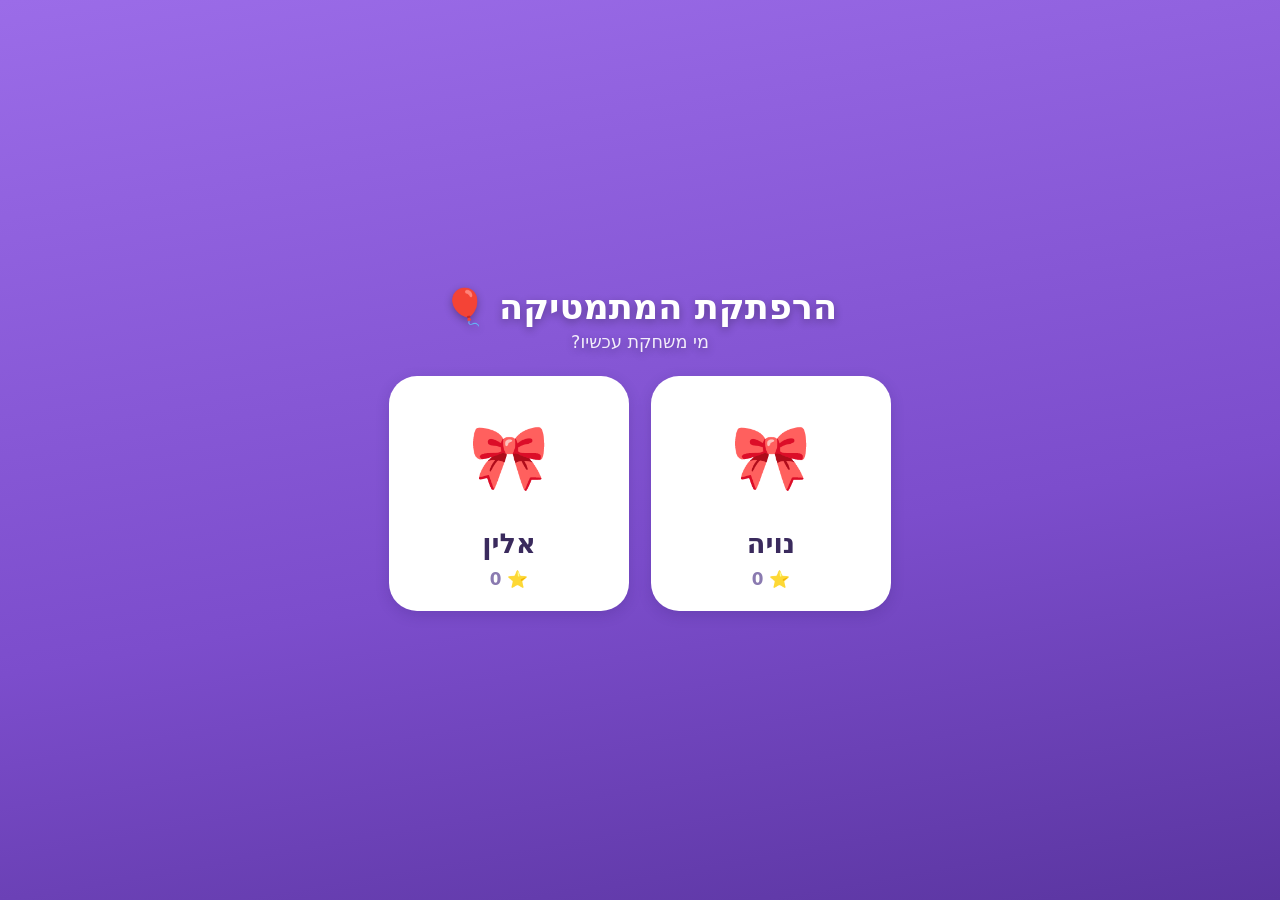
==== index.html @ 76706085 "הרפתקת המתמטיקה — משחק מתמטיקה PWA לנויה ואלין משחק לימוד מתמטיקה לטאבלט: 60 שלבים לנויה (חיבור/חיסו" ====
<!DOCTYPE html>
<html dir="rtl" lang="he">
<head>
<meta charset="utf-8">
<meta name="viewport" content="width=device-width, initial-scale=1, maximum-scale=1, user-scalable=no, viewport-fit=cover">
<meta name="theme-color" content="#7c4dcc">
<title>הרפתקת המתמטיקה</title>
<link rel="manifest" href="./manifest.webmanifest">
<link rel="icon" href="./icons/icon-192.png">
<link rel="apple-touch-icon" href="./icons/icon-192.png">
<link rel="stylesheet" href="./css/main.css">
</head>
<body data-theme="home">
<div id="app"></div>
<script type="module" src="./js/app.js"></script>
</body>
</html>
---- css/main.css ----
/* ===== הרפתקת המתמטיקה — עיצוב ראשי ===== */

:root {
  --purple: #7c4dcc;
  --purple-dark: #5a35a0;
  --text: #3a2a5d;
  --card: #ffffff;
  --good: #3dbb6e;
  --bad: #e85d5d;
  --gold: #ffc83d;
  --radius: 22px;
  --shadow: 0 4px 14px rgba(40, 20, 90, 0.18);
}

* {
  box-sizing: border-box;
  -webkit-tap-highlight-color: transparent;
}

html, body {
  height: 100%;
  margin: 0;
  padding: 0;
}

body {
  font-family: 'Heebo', 'Segoe UI', system-ui, Arial, sans-serif;
  color: var(--text);
  user-select: none;
  -webkit-user-select: none;
  touch-action: manipulation;
  overscroll-behavior: none;
  overflow: hidden;
  background: linear-gradient(170deg, #9b6ce8 0%, #7c4dcc 60%, #5a35a0 100%);
  transition: background 0.4s;
}

/* ערכות נושא לפי עולם */
body[data-theme="forest"]   { background: linear-gradient(170deg, #7ed98a 0%, #3fae6c 60%, #1f7a4d 100%); }
body[data-theme="beach"]    { background: linear-gradient(170deg, #8fd8ff 0%, #4aa9e8 55%, #f7d488 110%); }
body[data-theme="mountain"] { background: linear-gradient(170deg, #c7b3f2 0%, #8f6fd8 60%, #5d4a9e 100%); }
body[data-theme="space"]    { background: linear-gradient(170deg, #3a2e6e 0%, #241c4d 60%, #120e2b 100%); }
body[data-theme="zoo"]      { background: linear-gradient(170deg, #ffd98a 0%, #f5a94b 60%, #d97f2e 100%); }
body[data-theme="farm"]     { background: linear-gradient(170deg, #aae39a 0%, #6cc46c 60%, #3f9447 100%); }
body[data-theme="garden"]   { background: linear-gradient(170deg, #ffb3d9 0%, #e87bbf 60%, #b04f97 100%); }
body[data-theme="island"]  { background: linear-gradient(170deg, #7ee8d8 0%, #3fb8c4 55%, #1f7a8a 100%); }
body[data-theme="volcano"] { background: linear-gradient(170deg, #f7a86c 0%, #e85d3d 55%, #8a2f1f 100%); }
body[data-theme="ice"]     { background: linear-gradient(170deg, #d8f0fb 0%, #8ac8e8 55%, #4a7fb0 100%); }
body[data-theme="crystal"] { background: linear-gradient(170deg, #e8c8f5 0%, #b07fd8 55%, #6a3f9e 100%); }
body[data-theme="story"]   { background: linear-gradient(170deg, #ffcf9e 0%, #e8927c 55%, #9e5a7a 100%); }
body[data-theme="palace"]  { background: linear-gradient(170deg, #c8a8f5 0%, #8a5fd8 55%, #4a2f8a 100%); }
body[data-theme="space"] { color: #f0ecff; }

/* רקעים מהחנות — גוברים על ערכת העולם (מוגדרים אחרי ערכות הנושא) */
body[data-bg="bg_sunset"] { background: linear-gradient(170deg, #ffc98a 0%, #f78aa8 55%, #9c5fb0 100%); }
body[data-bg="bg_candy"] {
  background:
    radial-gradient(circle at 20% 25%, rgba(255,255,255,0.35) 0 14px, transparent 15px),
    radial-gradient(circle at 70% 60%, rgba(255,255,255,0.3) 0 18px, transparent 19px),
    radial-gradient(circle at 45% 85%, rgba(255,255,255,0.28) 0 11px, transparent 12px),
    radial-gradient(circle at 88% 20%, rgba(255,255,255,0.3) 0 9px, transparent 10px),
    linear-gradient(170deg, #ffd1ec 0%, #f78cc0 55%, #b07fd8 100%);
}
body[data-bg="bg_unicorn"] { background: linear-gradient(170deg, #ffb3c8 0%, #ffd9a8 30%, #fdf3b0 50%, #b3e8c8 70%, #a8c8f5 100%); }
body[data-bg="bg_night"] {
  background-color: #1d1840;
  background-image:
    radial-gradient(circle, rgba(255,255,255,0.9) 0 1.2px, transparent 2px),
    radial-gradient(circle, rgba(255,255,255,0.55) 0 1px, transparent 1.8px),
    linear-gradient(170deg, #34296e 0%, #1d1840 60%, #0f0c26 100%);
  background-size: 130px 110px, 70px 90px, cover;
  color: #f0ecff;
}
body[data-bg="bg_ocean"] { background: linear-gradient(170deg, #8ae3d8 0%, #4aa9d8 55%, #2a5fa0 100%); }

#app {
  height: 100%;
  display: flex;
  flex-direction: column;
  max-width: 900px;
  margin: 0 auto;
}

.screen {
  flex: 1;
  display: flex;
  flex-direction: column;
  padding: 12px 16px calc(16px + env(safe-area-inset-bottom));
  min-height: 0;
}

/* ===== כותרת מסך ===== */
.topbar {
  display: flex;
  align-items: center;
  gap: 10px;
  padding: 4px 0 10px;
  flex-shrink: 0;
}
.topbar .title {
  flex: 1;
  font-size: 1.5rem;
  font-weight: 800;
  color: #fff;
  text-shadow: 0 2px 6px rgba(0,0,0,0.25);
  text-align: center;
  white-space: nowrap;
  overflow: hidden;
  text-overflow: ellipsis;
}

/* ===== כפתורים ===== */
button {
  font-family: inherit;
  border: none;
  cursor: pointer;
  color: var(--text);
}
.btn {
  background: var(--card);
  border-radius: var(--radius);
  box-shadow: var(--shadow);
  font-size: 1.3rem;
  font-weight: 700;
  padding: 14px 26px;
  transition: transform 0.1s;
}
.btn:active { transform: scale(0.94); }
.btn.primary { background: var(--gold); }
.btn.round {
  width: 52px;
  height: 52px;
  border-radius: 50%;
  padding: 0;
  font-size: 1.5rem;
  display: flex;
  align-items: center;
  justify-content: center;
  flex-shrink: 0;
}

/* ===== מסך בחירת פרופיל ===== */
.profile-screen {
  justify-content: center;
  align-items: center;
  gap: 24px;
}
.app-logo {
  font-size: 2.2rem;
  font-weight: 900;
  color: #fff;
  text-shadow: 0 3px 8px rgba(0,0,0,0.3);
  text-align: center;
}
.app-logo .sub { font-size: 1.1rem; font-weight: 500; opacity: 0.9; display: block; margin-top: 4px; }
.profile-cards {
  display: flex;
  gap: 22px;
  flex-wrap: wrap;
  justify-content: center;
}
.profile-card {
  background: var(--card);
  border-radius: 28px;
  box-shadow: var(--shadow);
  width: min(240px, 42vw);
  padding: 22px 14px;
  display: flex;
  flex-direction: column;
  align-items: center;
  gap: 10px;
  transition: transform 0.12s;
}
.profile-card:active { transform: scale(0.95); }
.profile-card .avatar { width: 110px; height: 120px; display: flex; align-items: center; justify-content: center; }
.profile-card .avatar .placeholder { font-size: 4rem; }
.profile-card .pname { font-size: 1.7rem; font-weight: 800; }
.profile-card .pstars { font-size: 1.05rem; color: #8a7ab0; font-weight: 600; }

/* בחירת דמות */
.char-pick {
  display: flex;
  gap: 18px;
  justify-content: center;
  flex-wrap: wrap;
}
.char-option {
  background: var(--card);
  border-radius: 26px;
  box-shadow: var(--shadow);
  padding: 18px;
  display: flex;
  flex-direction: column;
  align-items: center;
  gap: 8px;
  font-size: 1.2rem;
  font-weight: 700;
  transition: transform 0.12s;
}
.char-option:active { transform: scale(0.93); }

/* ===== מפת עולם ===== */
.map-screen { overflow: hidden; }
.world-nav {
  display: flex;
  align-items: center;
  justify-content: center;
  gap: 14px;
  flex-shrink: 0;
  padding-bottom: 6px;
}
.world-nav .wname {
  font-size: 1.35rem;
  font-weight: 800;
  color: #fff;
  text-shadow: 0 2px 6px rgba(0,0,0,0.25);
  min-width: 170px;
  text-align: center;
}
.map-area {
  flex: 1;
  position: relative;
  min-height: 0;
  margin: 4px 0;
}
.map-path {
  position: absolute;
  inset: 0;
  width: 100%;
  height: 100%;
}
.level-node {
  position: absolute;
  transform: translate(-50%, -50%);
  width: 76px;
  height: 76px;
  border-radius: 50%;
  background: var(--card);
  box-shadow: var(--shadow);
  display: flex;
  flex-direction: column;
  align-items: center;
  justify-content: center;
  font-size: 1.5rem;
  font-weight: 800;
  transition: transform 0.12s;
}
.level-node:active { transform: translate(-50%, -50%) scale(0.92); }
.level-node.locked {
  background: rgba(255,255,255,0.45);
  color: rgba(58,42,93,0.45);
  box-shadow: none;
}
.level-node .stars { font-size: 0.72rem; letter-spacing: -1px; line-height: 1; margin-top: 1px; }
.level-node .stars .off { filter: grayscale(1); opacity: 0.45; }
.map-footer {
  display: flex;
  justify-content: center;
  gap: 14px;
  flex-shrink: 0;
}
.map-footer .btn { font-size: 1.1rem; padding: 12px 18px; }

/* ===== מסך תרגיל ===== */
.ex-screen { position: relative; }
.progress-dots {
  display: flex;
  gap: 7px;
  justify-content: center;
  flex: 1;
}
.progress-dots .dot {
  width: 14px;
  height: 14px;
  border-radius: 50%;
  background: rgba(255,255,255,0.4);
}
.progress-dots .dot.done { background: var(--gold); }
.progress-dots .dot.now { background: #fff; transform: scale(1.25); }

.ex-question {
  flex: 1;
  display: flex;
  flex-direction: column;
  align-items: center;
  justify-content: center;
  gap: 14px;
  min-height: 0;
}
.ex-prompt {
  font-size: 1.5rem;
  font-weight: 800;
  color: #fff;
  text-shadow: 0 2px 6px rgba(0,0,0,0.25);
  text-align: center;
  display: flex;
  align-items: center;
  gap: 10px;
}
.tts-btn {
  background: rgba(255,255,255,0.92);
  border-radius: 50%;
  width: 46px;
  height: 46px;
  font-size: 1.3rem;
  box-shadow: var(--shadow);
  flex-shrink: 0;
}

/* משוואה (נויה) */
/* משטחים לבנים — צבע טקסט קבוע, שלא יירש לבן מערכות נושא כהות (חלל / שמי לילה) */
.equation, .story-box, .reward-pop, .sticker, .egg-reveal, .coin-badge, .obj-group {
  color: var(--text);
}

.equation {
  direction: ltr;
  display: flex;
  align-items: center;
  gap: 14px;
  background: var(--card);
  border-radius: var(--radius);
  box-shadow: var(--shadow);
  padding: 18px 30px;
  font-size: 2.8rem;
  font-weight: 900;
}
.equation .op { color: var(--purple); }
.equation .slot {
  min-width: 70px;
  text-align: center;
  border-bottom: 5px solid var(--gold);
  color: var(--purple-dark);
}
.equation.shake { animation: shake 0.4s; }

/* בעיה מילולית */
.story-box {
  background: var(--card);
  border-radius: var(--radius);
  box-shadow: var(--shadow);
  padding: 18px 24px;
  font-size: 1.45rem;
  font-weight: 600;
  line-height: 1.9;
  max-width: min(580px, 90vw);
  text-align: center;
}
.story-box.shake { animation: shake 0.4s; }
.answer-slot {
  background: var(--card);
  border-radius: 16px;
  box-shadow: var(--shadow);
  border-bottom: 5px solid var(--gold);
  min-width: 100px;
  padding: 8px 18px;
  text-align: center;
  font-size: 2.3rem;
  font-weight: 900;
  color: var(--purple-dark);
}

/* לוח מספרים */
.numpad {
  direction: ltr;
  display: grid;
  grid-template-columns: repeat(3, 1fr);
  gap: 10px;
  width: min(330px, 88vw);
  margin: 0 auto;
  flex-shrink: 0;
}
.numpad button {
  font-size: 1.9rem;
  font-weight: 800;
  padding: 12px 0;
  border-radius: 18px;
  background: var(--card);
  box-shadow: var(--shadow);
  transition: transform 0.08s;
}
.numpad button:active { transform: scale(0.92); }
.numpad .del { background: #ffd9d9; }
.numpad .ok { background: var(--good); color: #fff; }

/* קבוצות תמונות (אלין) */
.obj-group {
  background: rgba(255,255,255,0.92);
  border-radius: var(--radius);
  box-shadow: var(--shadow);
  padding: 14px;
  display: flex;
  flex-wrap: wrap;
  align-items: center;
  justify-content: center;
  gap: 6px;
  max-width: 86vw;
}
.obj-group .obj {
  font-size: 2.6rem;
  line-height: 1.15;
  transition: transform 0.15s, opacity 0.2s;
}
.obj-group .obj.removed { opacity: 0.25; filter: grayscale(0.8); position: relative; }
.obj-group .obj.removed::after {
  content: "✖";
  position: absolute;
  inset: 0;
  display: flex;
  align-items: center;
  justify-content: center;
  color: var(--bad);
  font-size: 1.4rem;
}
.obj-group.rows5 { display: grid; grid-template-columns: repeat(5, auto); }
.obj-group.scatter { position: relative; width: min(420px, 86vw); height: 200px; display: block; }
.obj-group.scatter .obj { position: absolute; }
.visual-add {
  display: flex;
  align-items: center;
  gap: 12px;
  flex-wrap: wrap;
  justify-content: center;
}
.visual-add .plus {
  font-size: 2.6rem;
  font-weight: 900;
  color: #fff;
  text-shadow: 0 2px 6px rgba(0,0,0,0.3);
}

/* כרטיסי תשובה */
.answer-cards {
  display: flex;
  gap: 14px;
  justify-content: center;
  flex-wrap: wrap;
  flex-shrink: 0;
  padding: 6px 0;
}
.answer-card {
  background: var(--card);
  border-radius: var(--radius);
  box-shadow: var(--shadow);
  min-width: 96px;
  max-width: 30vw;
  min-height: 96px;
  padding: 12px;
  display: flex;
  flex-direction: column;
  align-items: center;
  justify-content: center;
  gap: 6px;
  transition: transform 0.1s, opacity 0.25s;
}
.answer-card:active { transform: scale(0.93); }
.answer-card.dim { opacity: 0.35; pointer-events: none; }
.answer-card .mini {
  display: grid;
  grid-template-columns: repeat(3, auto);
  gap: 2px;
  font-size: 1.45rem;
  line-height: 1.1;
}
.answer-card .digit { font-size: 1.8rem; font-weight: 900; color: var(--purple-dark); }
.answer-card .big-digit { font-size: 3.2rem; font-weight: 900; color: var(--purple-dark); line-height: 1.05; }
.answer-card .dots {
  display: flex;
  flex-wrap: wrap;
  justify-content: center;
  gap: 5px;
  max-width: 88px;
}
.answer-card .dots span {
  width: 13px;
  height: 13px;
  border-radius: 50%;
  background: var(--gold);
  border: 2px solid #e8a13d;
}
.answer-card.yesno { font-size: 3rem; min-width: 110px; }

/* קבוצות לבחירה (איפה יש יותר) */
.pick-groups {
  display: flex;
  gap: 16px;
  justify-content: center;
  align-items: stretch;
  flex-wrap: wrap;
}
.pick-groups .obj-group { transition: transform 0.1s, opacity 0.25s; max-width: 42vw; }
.pick-groups .obj-group:active { transform: scale(0.95); }
.pick-groups .obj-group.dim { opacity: 0.35; pointer-events: none; }

/* הקשה על עצמים (tapN) */
.tap-group .obj.popped { transform: scale(0.55); opacity: 0.3; filter: grayscale(1); }

/* דמות מלווה בפינה */
.companion {
  position: absolute;
  bottom: 10px;
  inset-inline-start: 10px;
  pointer-events: none;
  z-index: 5;
}
.companion.bounce { animation: bounce 0.55s; }
.companion.wiggle { animation: wiggle 0.55s; }

/* משוב */
.feedback-toast {
  position: absolute;
  top: 18%;
  inset-inline: 0;
  text-align: center;
  font-size: 2.2rem;
  font-weight: 900;
  color: #fff;
  text-shadow: 0 3px 10px rgba(0,0,0,0.35);
  pointer-events: none;
  z-index: 6;
  animation: floatUp 0.9s forwards;
}

/* ===== מסך סיום סבב ===== */
.results {
  justify-content: center;
  align-items: center;
  gap: 18px;
  text-align: center;
}
.results .big-msg {
  font-size: 2rem;
  font-weight: 900;
  color: #fff;
  text-shadow: 0 3px 8px rgba(0,0,0,0.3);
}
.big-stars { display: flex; gap: 12px; font-size: 4rem; direction: ltr; }
.big-stars .star { opacity: 0; transform: scale(0); animation: starPop 0.5s forwards; }
.big-stars .star:nth-child(2) { animation-delay: 0.35s; }
.big-stars .star:nth-child(3) { animation-delay: 0.7s; }
.big-stars .star.off { filter: grayscale(1); opacity: 0; animation: starFade 0.4s forwards; }
.big-stars .star.off:nth-child(2) { animation-delay: 0.35s; }
.big-stars .star.off:nth-child(3) { animation-delay: 0.7s; }
.reward-pop {
  background: var(--card);
  border-radius: var(--radius);
  box-shadow: var(--shadow);
  padding: 14px 24px;
  font-size: 1.25rem;
  font-weight: 800;
  display: flex;
  align-items: center;
  gap: 10px;
  animation: starPop 0.5s;
}
.reward-pop .remoji { font-size: 2.2rem; }
.results .actions { display: flex; gap: 14px; }

/* ===== אלבום מדבקות ===== */
.sticker-grid {
  flex: 1;
  overflow-y: auto;
  display: grid;
  grid-template-columns: repeat(auto-fill, minmax(108px, 1fr));
  gap: 12px;
  padding: 4px 2px 16px;
  align-content: start;
}
.sticker {
  background: var(--card);
  border-radius: 18px;
  box-shadow: var(--shadow);
  padding: 12px 6px;
  display: flex;
  flex-direction: column;
  align-items: center;
  gap: 6px;
  text-align: center;
}
.sticker .semoji { font-size: 2.6rem; }
.sticker .sname { font-size: 0.85rem; font-weight: 700; line-height: 1.2; }
.sticker.locked { background: rgba(255,255,255,0.4); box-shadow: none; }
.sticker.locked .semoji { filter: grayscale(1); opacity: 0.4; }
.sticker.locked .sname { opacity: 0.5; }

/* ===== מסך דמות ===== */
.char-screen { justify-content: center; align-items: center; gap: 16px; text-align: center; }
.char-stage-name {
  font-size: 1.5rem;
  font-weight: 800;
  color: #fff;
  text-shadow: 0 2px 6px rgba(0,0,0,0.25);
}
.char-display { animation: bounce 1.2s infinite ease-in-out; }
.growth-bar {
  width: min(340px, 80vw);
  height: 26px;
  background: rgba(255,255,255,0.35);
  border-radius: 13px;
  overflow: hidden;
}
.growth-bar .fill {
  height: 100%;
  background: var(--gold);
  border-radius: 13px;
  transition: width 0.6s;
}
.growth-hint { color: #fff; font-weight: 700; font-size: 1.05rem; text-shadow: 0 1px 4px rgba(0,0,0,0.25); }
.char-switch { display: flex; gap: 10px; justify-content: center; flex-wrap: wrap; padding-top: 8px; }
.char-switch-btn {
  background: var(--card);
  border-radius: 16px;
  box-shadow: var(--shadow);
  padding: 6px 10px;
  border: 3px solid transparent;
  transition: transform 0.1s;
}
.char-switch-btn:active { transform: scale(0.92); }
.char-switch-btn.active { border-color: var(--gold); }
.char-item svg { margin-bottom: -4px; }

/* ===== חנות ===== */
.shop-scroll {
  flex: 1;
  overflow-y: auto;
  min-height: 0;
  padding-bottom: 16px;
}
.coin-badge {
  background: var(--card);
  border-radius: 26px;
  box-shadow: var(--shadow);
  font-size: 1.15rem;
  font-weight: 800;
  padding: 10px 16px;
  flex-shrink: 0;
}
.shop-preview {
  display: flex;
  justify-content: center;
  padding: 6px 0 2px;
}
.section-title {
  font-size: 1.2rem;
  font-weight: 800;
  color: #fff;
  text-shadow: 0 2px 6px rgba(0,0,0,0.25);
  padding: 14px 4px 8px;
}
.shop-grid {
  display: grid;
  grid-template-columns: repeat(auto-fill, minmax(112px, 1fr));
  gap: 12px;
}
.shop-grid.egg-row { grid-template-columns: minmax(150px, 240px); justify-content: center; }
.shop-item {
  background: var(--card);
  border-radius: 18px;
  box-shadow: var(--shadow);
  padding: 12px 8px;
  display: flex;
  flex-direction: column;
  align-items: center;
  gap: 5px;
  transition: transform 0.1s;
  border: 3px solid transparent;
}
.shop-item:active { transform: scale(0.94); }
.shop-item .sicon { font-size: 2.3rem; }
.shop-item .sname { font-size: 0.95rem; font-weight: 700; }
.shop-item .sprice {
  font-size: 0.95rem;
  font-weight: 800;
  color: var(--purple-dark);
  background: #f3edfc;
  border-radius: 12px;
  padding: 3px 12px;
}
.shop-item.owned .sprice { background: #e3f6ea; color: #1f8a4d; }
.shop-item.worn { border-color: var(--gold); }
.shop-item.shake { animation: shake 0.4s; }
.egg-card .sicon { font-size: 3rem; }

.egg-overlay {
  position: fixed;
  inset: 0;
  background: rgba(40, 20, 90, 0.55);
  display: flex;
  align-items: center;
  justify-content: center;
  z-index: 50;
}
.egg-anim {
  font-size: 6rem;
  animation: eggWiggle 0.35s infinite;
}
.egg-reveal {
  background: var(--card);
  border-radius: 26px;
  box-shadow: var(--shadow);
  padding: 28px 38px;
  display: flex;
  flex-direction: column;
  align-items: center;
  gap: 10px;
}
.egg-reveal .sicon { font-size: 4rem; }
.egg-reveal .sname { font-size: 1.3rem; font-weight: 800; }
@keyframes eggWiggle {
  0%, 100% { transform: rotate(-8deg); }
  50% { transform: rotate(8deg) translateY(-4px); }
}

/* ===== אנימציות ===== */
@keyframes shake {
  0%, 100% { transform: translateX(0); }
  20%, 60% { transform: translateX(-9px); }
  40%, 80% { transform: translateX(9px); }
}
@keyframes bounce {
  0%, 100% { transform: translateY(0); }
  40% { transform: translateY(-16px); }
  60% { transform: translateY(-7px); }
}
@keyframes wiggle {
  0%, 100% { transform: rotate(0); }
  25% { transform: rotate(-9deg); }
  75% { transform: rotate(9deg); }
}
@keyframes starPop {
  0% { opacity: 0; transform: scale(0) rotate(-30deg); }
  70% { opacity: 1; transform: scale(1.25) rotate(8deg); }
  100% { opacity: 1; transform: scale(1) rotate(0); }
}
@keyframes starFade { to { opacity: 0.35; } }
@keyframes floatUp {
  0% { opacity: 0; transform: translateY(14px) scale(0.8); }
  25% { opacity: 1; transform: translateY(0) scale(1.05); }
  75% { opacity: 1; }
  100% { opacity: 0; transform: translateY(-22px); }
}
@keyframes popIn {
  from { opacity: 0; transform: scale(0.7); }
  to { opacity: 1; transform: scale(1); }
}
.pop-in { animation: popIn 0.3s; }

/* מסכים קטנים / לרוחב */
@media (max-height: 520px) {
  .equation { font-size: 2rem; padding: 12px 22px; }
  .numpad button { font-size: 1.4rem; padding: 8px 0; }
  .obj-group .obj { font-size: 1.9rem; }
  .companion { display: none; }
}
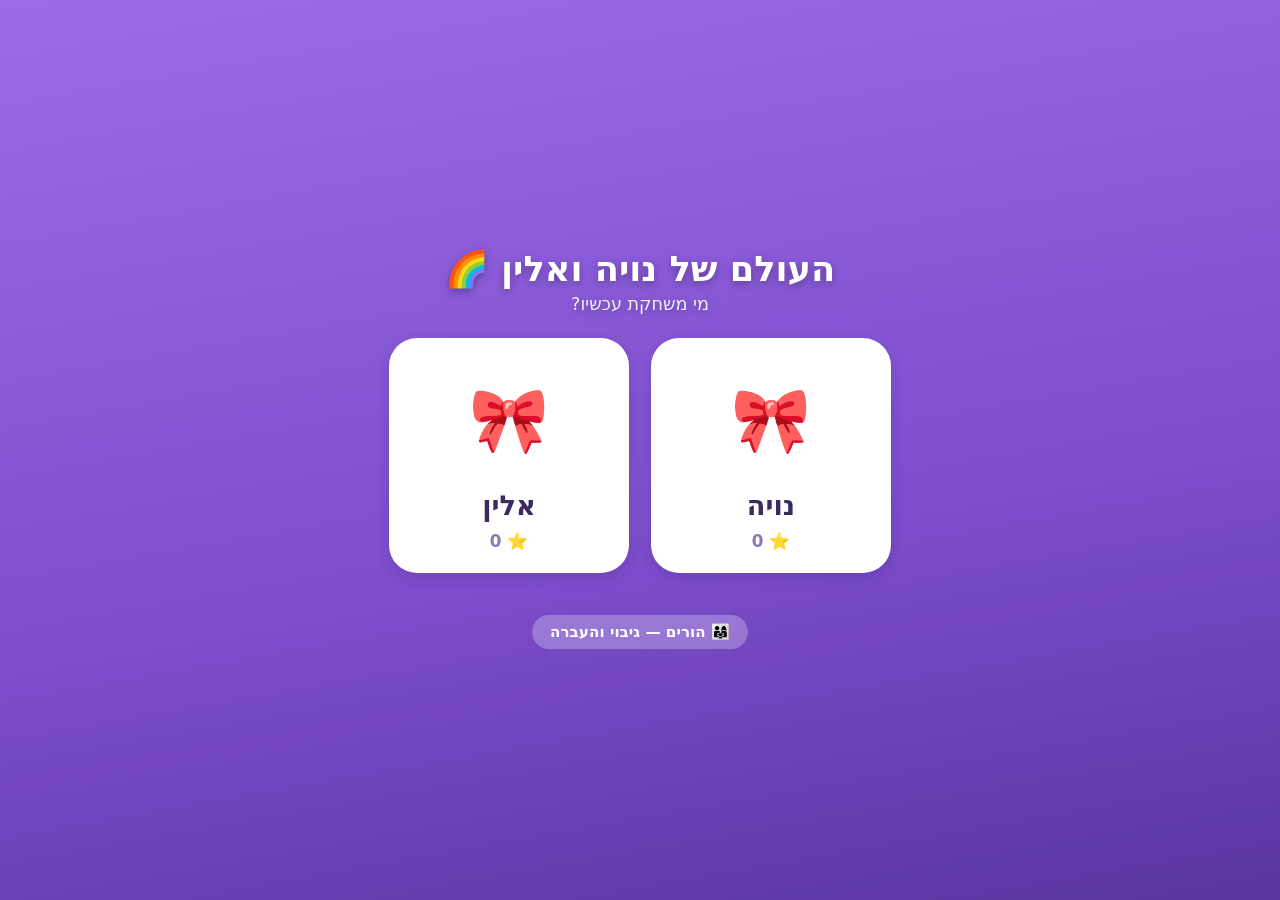
==== commit 709a3464: "שינוי שם המשחק ל"העולם של נויה ואלין" עדכון כותרת, manifest (שם + שם קצר), ולוגו מסך הפתיחה.  Co-Aut" ====
--- a/index.html
+++ b/index.html
@@ -4,7 +4,7 @@
 <meta charset="utf-8">
 <meta name="viewport" content="width=device-width, initial-scale=1, maximum-scale=1, user-scalable=no, viewport-fit=cover">
 <meta name="theme-color" content="#7c4dcc">
-<title>הרפתקת המתמטיקה</title>
+<title>העולם של נויה ואלין</title>
 <link rel="manifest" href="./manifest.webmanifest">
 <link rel="icon" href="./icons/icon-192.png">
 <link rel="apple-touch-icon" href="./icons/icon-192.png">
--- a/css/main.css
+++ b/css/main.css
@@ -49,6 +49,10 @@
 body[data-theme="crystal"] { background: linear-gradient(170deg, #e8c8f5 0%, #b07fd8 55%, #6a3f9e 100%); }
 body[data-theme="story"]   { background: linear-gradient(170deg, #ffcf9e 0%, #e8927c 55%, #9e5a7a 100%); }
 body[data-theme="palace"]  { background: linear-gradient(170deg, #c8a8f5 0%, #8a5fd8 55%, #4a2f8a 100%); }
+body[data-theme="rainbow"] { background: linear-gradient(170deg, #ff9ec4 0%, #ffd86f 35%, #a0e8af 70%, #7ec8ff 100%); }
+body[data-theme="shapes"]  { background: linear-gradient(170deg, #c3c8ff 0%, #8f9fe8 55%, #5f6fd0 100%); }
+body[data-theme="numbers"] { background: linear-gradient(170deg, #ffd6a0 0%, #f5a86c 55%, #e87f9e 100%); }
+body[data-theme="savanna"] { background: linear-gradient(170deg, #ffe9a8 0%, #e8c06f 50%, #b8923f 100%); }
 body[data-theme="space"] { color: #f0ecff; }
 
 /* רקעים מהחנות — גוברים על ערכת העולם (מוגדרים אחרי ערכות הנושא) */
@@ -199,6 +203,41 @@
 }
 .char-option:active { transform: scale(0.93); }
 
+/* ===== מסך בחירת נושא ===== */
+.subject-screen { align-items: center; }
+.subject-avatar { display: flex; justify-content: center; padding: 6px 0; }
+.subject-q {
+  font-size: 1.5rem;
+  font-weight: 800;
+  color: #fff;
+  text-shadow: 0 2px 6px rgba(0,0,0,0.25);
+  padding: 4px 0 14px;
+}
+.subject-cards {
+  display: flex;
+  gap: 18px;
+  justify-content: center;
+  flex-wrap: wrap;
+}
+.subject-card {
+  background: var(--card);
+  border-radius: 26px;
+  box-shadow: var(--shadow);
+  width: min(190px, 40vw);
+  padding: 22px 14px;
+  display: flex;
+  flex-direction: column;
+  align-items: center;
+  gap: 8px;
+  transition: transform 0.12s;
+}
+.subject-card:active { transform: scale(0.95); }
+.subject-card .subj-icon { font-size: 3.4rem; }
+.subject-card .subj-name { font-size: 1.5rem; font-weight: 800; }
+.subject-card .subj-meta { font-size: 1.05rem; color: #8a7ab0; font-weight: 700; }
+.subject-card.soon { opacity: 0.6; }
+.subject-card.soon .subj-meta { color: #c08a3a; }
+
 /* ===== מפת עולם ===== */
 .map-screen { overflow: hidden; }
 .world-nav {
@@ -479,6 +518,42 @@
   border: 2px solid #e8a13d;
 }
 .answer-card.yesno { font-size: 3rem; min-width: 110px; }
+.answer-card .big-emoji { font-size: 3rem; line-height: 1; }
+.answer-card.size-card { align-items: center; justify-content: center; min-height: 120px; }
+
+/* רצף (עולם הרצפים) */
+.seq-row {
+  display: flex;
+  gap: 8px;
+  align-items: center;
+  flex-wrap: wrap;
+  justify-content: center;
+  background: rgba(255,255,255,0.92);
+  border-radius: var(--radius);
+  box-shadow: var(--shadow);
+  padding: 14px 18px;
+  max-width: 88vw;
+}
+.seq-row .seq-item { font-size: 2.6rem; line-height: 1.1; }
+.seq-row .seq-q { color: var(--purple); font-weight: 900; }
+
+/* דוגמה גדולה (צורה / ספרה) */
+.sample-box {
+  background: var(--card);
+  border-radius: var(--radius);
+  box-shadow: var(--shadow);
+  padding: 14px 30px;
+  color: var(--text);
+}
+.sample-box .big-emoji.big { font-size: 4.6rem; }
+.sample-box .big-digit.huge { font-size: 4.6rem; font-weight: 900; color: var(--purple-dark); }
+.sample-box .big-word { font-size: 3.4rem; font-weight: 800; color: var(--purple-dark); }
+
+/* כרטיס מילה (עברית) */
+.answer-card.word-card { min-width: 120px; padding: 14px 18px; }
+.answer-card .word-text { font-size: 2rem; font-weight: 800; color: var(--purple-dark); }
+/* אותיות בכרטיסי emoji גדולות וברורות */
+.answer-card .big-emoji { font-weight: 800; }
 
 /* קבוצות לבחירה (איפה יש יותר) */
 .pick-groups {
@@ -520,6 +595,55 @@
   z-index: 6;
   animation: floatUp 0.9s forwards;
 }
+
+/* ===== משחק הזיכרון ===== */
+.mem-screen { min-height: 0; }
+.mem-grid {
+  flex: 1;
+  display: grid;
+  gap: 8px;
+  align-content: center;
+  justify-content: center;
+  justify-items: center;
+  padding: 6px;
+  min-height: 0;
+  overflow: auto;
+}
+.mem-card {
+  width: clamp(46px, 16vw, 88px);
+  aspect-ratio: 1;
+  border-radius: 14px;
+  box-shadow: var(--shadow);
+  position: relative;
+  background: transparent;
+  padding: 0;
+  transition: transform 0.1s;
+}
+.mem-card:active { transform: scale(0.95); }
+.mem-card .mem-face, .mem-card .mem-back {
+  position: absolute;
+  inset: 0;
+  display: flex;
+  align-items: center;
+  justify-content: center;
+  border-radius: 14px;
+  transition: opacity 0.18s, transform 0.18s;
+}
+.mem-card .mem-back {
+  background: linear-gradient(135deg, #9b6ce8, #7c4dcc);
+  color: #fff;
+  font-size: 1.5rem;
+  opacity: 1;
+}
+.mem-card .mem-face {
+  background: var(--card);
+  font-size: clamp(1.5rem, 7vw, 2.7rem);
+  opacity: 0;
+  transform: scale(0.6);
+}
+.mem-card.flipped .mem-back, .mem-card.matched .mem-back { opacity: 0; }
+.mem-card.flipped .mem-face, .mem-card.matched .mem-face { opacity: 1; transform: scale(1); }
+.mem-card.matched .mem-face { background: #d9f7e4; animation: starPop 0.45s; }
 
 /* ===== מסך סיום סבב ===== */
 .results {
@@ -711,6 +835,56 @@
   50% { transform: rotate(8deg) translateY(-4px); }
 }
 
+/* ===== אזור הורים ===== */
+.parent-link {
+  background: rgba(255,255,255,0.25);
+  color: #fff;
+  border-radius: 20px;
+  padding: 8px 18px;
+  font-size: 0.95rem;
+  font-weight: 700;
+  margin-top: 18px;
+}
+.parent-scroll {
+  flex: 1;
+  overflow-y: auto;
+  min-height: 0;
+  padding-bottom: 20px;
+  display: flex;
+  flex-direction: column;
+  gap: 8px;
+}
+.parent-summary {
+  display: flex;
+  flex-direction: column;
+  gap: 8px;
+}
+.psum-row {
+  background: var(--card);
+  color: var(--text);
+  border-radius: 14px;
+  box-shadow: var(--shadow);
+  padding: 12px 16px;
+  font-size: 1.05rem;
+}
+.parent-hint { color: #fff; font-size: 0.95rem; line-height: 1.5; text-shadow: 0 1px 3px rgba(0,0,0,0.25); }
+.code-box {
+  width: 100%;
+  min-height: 90px;
+  border-radius: 14px;
+  border: 2px solid #d8cdee;
+  padding: 12px;
+  font-size: 0.85rem;
+  font-family: monospace;
+  direction: ltr;
+  resize: vertical;
+  color: var(--text);
+}
+.parent-scroll .btn { align-self: flex-start; }
+.parent-msg { font-weight: 800; font-size: 1.05rem; padding: 4px 0; }
+.parent-msg.ok { color: #fff; text-shadow: 0 1px 4px rgba(0,0,0,0.3); }
+.parent-msg.err { color: #ffe3e3; text-shadow: 0 1px 4px rgba(0,0,0,0.3); }
+
 /* ===== אנימציות ===== */
 @keyframes shake {
   0%, 100% { transform: translateX(0); }
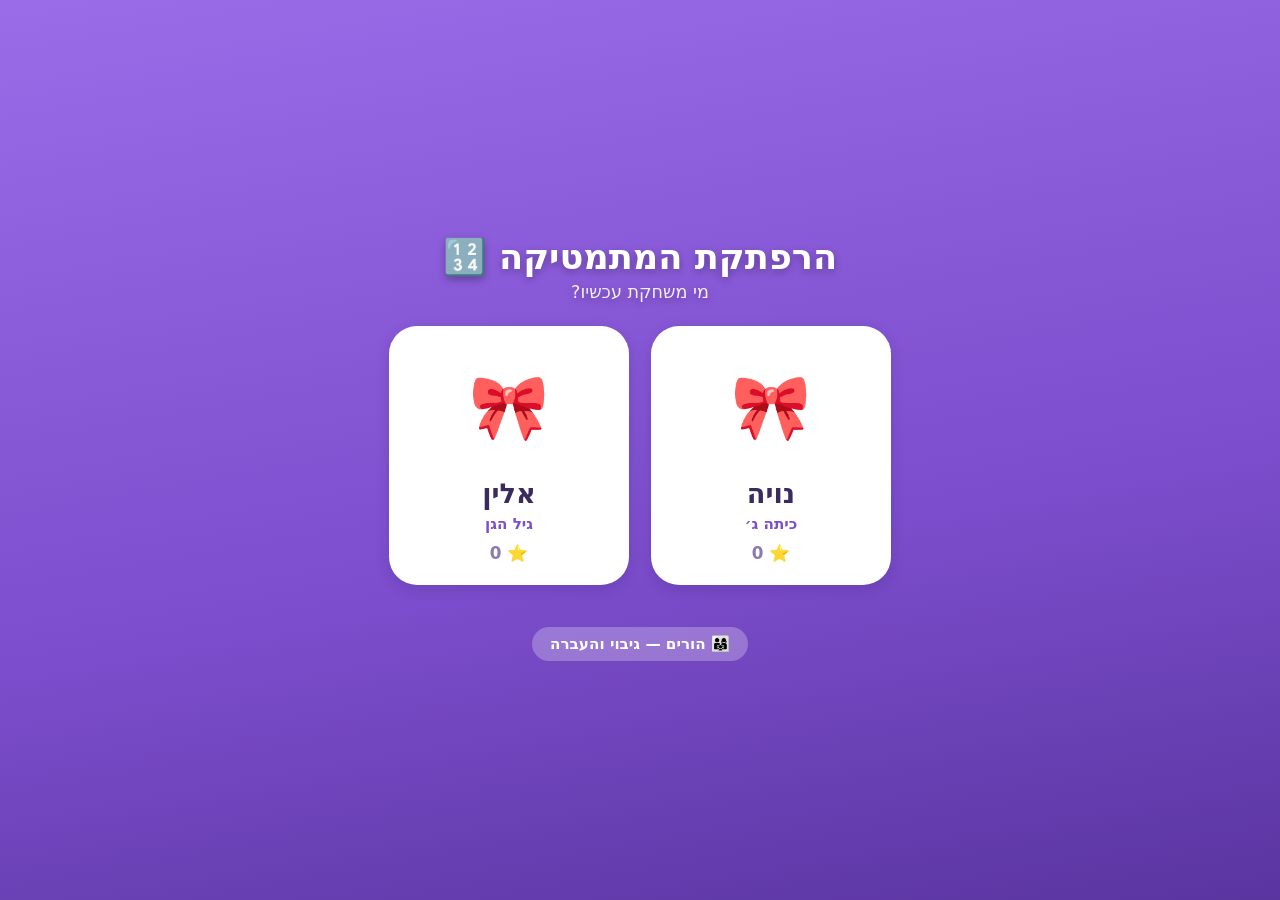
==== commit cf9df261: "שדרוג המשחק לחשבון בלבד ברמת כיתה ג' + מבחנים - הסרת נושאי הזיכרון והעברית ומסך בחירת הנושא — המשחק " ====
--- a/index.html
+++ b/index.html
@@ -4,7 +4,7 @@
 <meta charset="utf-8">
 <meta name="viewport" content="width=device-width, initial-scale=1, maximum-scale=1, user-scalable=no, viewport-fit=cover">
 <meta name="theme-color" content="#7c4dcc">
-<title>העולם של נויה ואלין</title>
+<title>הרפתקת המתמטיקה</title>
 <link rel="manifest" href="./manifest.webmanifest">
 <link rel="icon" href="./icons/icon-192.png">
 <link rel="apple-touch-icon" href="./icons/icon-192.png">
--- a/css/main.css
+++ b/css/main.css
@@ -49,6 +49,11 @@
 body[data-theme="crystal"] { background: linear-gradient(170deg, #e8c8f5 0%, #b07fd8 55%, #6a3f9e 100%); }
 body[data-theme="story"]   { background: linear-gradient(170deg, #ffcf9e 0%, #e8927c 55%, #9e5a7a 100%); }
 body[data-theme="palace"]  { background: linear-gradient(170deg, #c8a8f5 0%, #8a5fd8 55%, #4a2f8a 100%); }
+body[data-theme="ladybug"] {
+  background-color: #d92c2c;
+  background-image: radial-gradient(rgba(0,0,0,0.18) 14%, transparent 16%), linear-gradient(170deg, #ff6b6b 0%, #d92c2c 55%, #9e1f1f 100%);
+  background-size: 46px 46px, cover;
+}
 body[data-theme="rainbow"] { background: linear-gradient(170deg, #ff9ec4 0%, #ffd86f 35%, #a0e8af 70%, #7ec8ff 100%); }
 body[data-theme="shapes"]  { background: linear-gradient(170deg, #c3c8ff 0%, #8f9fe8 55%, #5f6fd0 100%); }
 body[data-theme="numbers"] { background: linear-gradient(170deg, #ffd6a0 0%, #f5a86c 55%, #e87f9e 100%); }
@@ -549,9 +554,25 @@
 .sample-box .big-digit.huge { font-size: 4.6rem; font-weight: 900; color: var(--purple-dark); }
 .sample-box .big-word { font-size: 3.4rem; font-weight: 800; color: var(--purple-dark); }
 
-/* כרטיס מילה (עברית) */
-.answer-card.word-card { min-width: 120px; padding: 14px 18px; }
-.answer-card .word-text { font-size: 2rem; font-weight: 800; color: var(--purple-dark); }
+/* כרטיס מילה (עברית) — מתאים גם לביטויים קצרים */
+.answer-card.word-card { min-width: 120px; max-width: 44vw; padding: 14px 18px; }
+.answer-card .word-text {
+  font-size: 1.7rem;
+  font-weight: 800;
+  color: var(--purple-dark);
+  line-height: 1.3;
+  white-space: normal;
+  word-break: keep-all;
+}
+
+/* קטע קריאה / משפט להשלמה */
+.reading-box { font-size: 1.5rem; line-height: 2; }
+.reading-box .blank {
+  color: var(--purple);
+  font-weight: 900;
+  border-bottom: 3px solid var(--gold);
+  padding: 0 6px;
+}
 /* אותיות בכרטיסי emoji גדולות וברורות */
 .answer-card .big-emoji { font-weight: 800; }
 
@@ -707,6 +728,144 @@
 .sticker.locked .semoji { filter: grayscale(1); opacity: 0.4; }
 .sticker.locked .sname { opacity: 0.5; }
 
+/* ===== הבית של הדמות ===== */
+.char-home-scroll {
+  flex: 1;
+  overflow-y: auto;
+  min-height: 0;
+  display: flex;
+  flex-direction: column;
+  align-items: center;
+  gap: 10px;
+  padding-bottom: 20px;
+}
+.char-display.petable {
+  background: none;
+  border: none;
+  padding: 0;
+  position: relative;
+  cursor: pointer;
+  transition: transform 0.1s;
+}
+.char-display.petable:active { transform: scale(0.96); }
+.pet-hint { color: #fff; font-weight: 700; font-size: 1rem; text-shadow: 0 1px 4px rgba(0,0,0,0.25); }
+.float-heart {
+  position: absolute;
+  top: 30%;
+  font-size: 1.8rem;
+  pointer-events: none;
+  animation: floatHeart 1.1s ease-out forwards;
+}
+@keyframes floatHeart {
+  0% { opacity: 0; transform: translateY(0) scale(0.5); }
+  25% { opacity: 1; transform: translateY(-10px) scale(1.1); }
+  100% { opacity: 0; transform: translateY(-70px) scale(0.9); }
+}
+.name-row { display: flex; gap: 10px; }
+.name-row .btn { font-size: 1.1rem; padding: 10px 18px; }
+.dress-title {
+  font-size: 1.25rem;
+  font-weight: 800;
+  color: #fff;
+  text-shadow: 0 2px 5px rgba(0,0,0,0.25);
+  padding-top: 8px;
+}
+.dress-row {
+  display: flex;
+  align-items: center;
+  gap: 10px;
+  width: min(540px, 92vw);
+  background: rgba(255,255,255,0.5);
+  border-radius: 16px;
+  padding: 6px 10px;
+}
+.dress-label { font-weight: 800; color: var(--text); min-width: 56px; font-size: 0.95rem; }
+.dress-chips { display: flex; gap: 7px; overflow-x: auto; padding: 2px; flex: 1; }
+.dress-chip {
+  flex-shrink: 0;
+  width: 46px;
+  height: 46px;
+  border-radius: 12px;
+  background: var(--card);
+  box-shadow: var(--shadow);
+  font-size: 1.5rem;
+  display: flex;
+  align-items: center;
+  justify-content: center;
+  border: 3px solid transparent;
+}
+.dress-chip.active { border-color: var(--gold); }
+
+/* ===== החדר של הדמות ===== */
+.room-scroll { flex: 1; overflow-y: auto; min-height: 0; display: flex; flex-direction: column; align-items: center; gap: 10px; padding-bottom: 18px; }
+.trophy-shelf { width: min(540px, 92vw); position: relative; padding-top: 6px; }
+.shelf-items { display: flex; flex-wrap: wrap; gap: 6px; justify-content: center; font-size: 1.7rem; min-height: 32px; align-items: flex-end; }
+.shelf-empty { text-align: center; color: #fff; font-weight: 700; text-shadow: 0 1px 4px rgba(0,0,0,0.25); padding-bottom: 4px; }
+.shelf-board { height: 10px; background: linear-gradient(#c79a6a, #a87c4f); border-radius: 4px; box-shadow: var(--shadow); }
+.room-scene {
+  position: relative;
+  width: min(460px, 94vw);
+  height: 320px;
+  border-radius: 20px;
+  box-shadow: var(--shadow);
+  overflow: hidden;
+}
+/* קיר ורצפה — סגנון לפי data-wall / data-floor */
+.room-wall { position: absolute; left: 0; right: 0; top: 0; height: 60%; background: #fbe7d2; }
+.room-floor { position: absolute; left: 0; right: 0; bottom: 0; height: 40%; background: #e8c9a0; }
+.room-scene[data-wall="wp_pink"] .room-wall { background: #ffd6ea; }
+.room-scene[data-wall="wp_sky"] .room-wall { background: #cfe9fb; }
+.room-scene[data-wall="wp_stripes"] .room-wall { background: repeating-linear-gradient(90deg, #ffe0ef 0 16px, #ffc9e2 16px 32px); }
+.room-scene[data-wall="wp_dots"] .room-wall { background-color: #e8d6fb; background-image: radial-gradient(#fff 22%, transparent 24%); background-size: 24px 24px; }
+.room-scene[data-wall="wp_stars"] .room-wall { background-color: #3a2e6e; background-image: radial-gradient(#ffd54a 13%, transparent 15%); background-size: 30px 30px; }
+.room-scene[data-floor="fl_wood"] .room-floor { background: repeating-linear-gradient(90deg, #d8a86a 0 26px, #cf9d5e 26px 28px); }
+.room-scene[data-floor="fl_pink"] .room-floor { background: #f7b8d4; }
+.room-scene[data-floor="fl_green"] .room-floor { background: #9fdca0; }
+.room-scene[data-floor="fl_blue"] .room-floor { background: #9fc8e8; }
+.room-scene[data-floor="fl_checker"] .room-floor { background-color: #f0d8b0; background-image: conic-gradient(#d8b888 0 25%, transparent 0 50%, #d8b888 0 75%, transparent 0); background-size: 40px 40px; }
+.room-char { position: absolute; left: 50%; bottom: 6px; transform: translateX(-50%); z-index: 3; }
+.room-decor { position: absolute; line-height: 1; z-index: 2; }
+.decor-art { top: 8%; left: 13%; font-size: 3.6rem; }
+.decor-window { top: 7%; left: 50%; transform: translateX(-50%); font-size: 4rem; }
+.decor-shelf { top: 10%; right: 11%; font-size: 3.4rem; }
+.decor-bed { bottom: 4%; left: 1%; font-size: 5.6rem; }
+.decor-plant { bottom: 4%; right: 2%; font-size: 5rem; }
+.decor-lamp { bottom: 4%; right: 25%; font-size: 4.4rem; }
+.decor-toy { bottom: 4%; left: 25%; font-size: 3.8rem; z-index: 1; }
+.room-char.petable { background: none; border: none; padding: 0; cursor: pointer; }
+.room-scene.sleeping { filter: brightness(0.55); transition: filter 0.4s; }
+.mood-face { position: absolute; top: 6px; right: 10px; font-size: 1.9rem; z-index: 3; }
+.mood-bubble {
+  position: absolute; left: 56%; bottom: 130px; font-size: 1.5rem; z-index: 3;
+  background: #fff; border-radius: 50% 50% 50% 4px; padding: 4px 8px; box-shadow: var(--shadow);
+  animation: giftPulse 0.9s infinite alternate;
+}
+.fly-food, .fly-ball { position: absolute; left: 42%; top: 30%; font-size: 2rem; pointer-events: none; animation: flyToMouth 0.8s ease-in forwards; }
+.fly-ball { animation: ballBounce 0.9s ease-in-out forwards; }
+.bath-bubble { position: absolute; top: 40%; font-size: 1.6rem; pointer-events: none; animation: floatHeart 1.1s ease-out forwards; }
+.sleep-z { position: absolute; top: 18%; left: 56%; font-size: 2.4rem; pointer-events: none; animation: floatHeart 1.3s ease-out forwards; z-index: 4; }
+@keyframes flyToMouth { 0% { opacity: 0; transform: translateY(-30px) scale(1.3); } 30% { opacity: 1; } 100% { opacity: 0; transform: translateY(20px) scale(0.4); } }
+@keyframes ballBounce { 0% { opacity: 0; transform: translateX(-40px) translateY(0); } 30% { opacity: 1; } 60% { transform: translateX(0) translateY(-20px); } 100% { opacity: 0; transform: translateX(30px) translateY(10px); } }
+
+/* מדי הטיפול */
+.care-bars { display: grid; grid-template-columns: 1fr 1fr; gap: 8px 14px; width: min(460px, 94vw); }
+.care-bar { display: flex; align-items: center; gap: 8px; }
+.care-ic { font-size: 1.3rem; }
+.care-track { flex: 1; height: 16px; background: rgba(255,255,255,0.5); border-radius: 8px; overflow: hidden; }
+.care-fill { height: 100%; background: linear-gradient(90deg, #6fd98a, #3dbb6e); border-radius: 8px; transition: width 0.4s; }
+.care-fill.low { background: linear-gradient(90deg, #ffb36f, #f5854a); }
+.care-actions { display: flex; gap: 10px; justify-content: center; flex-wrap: wrap; }
+.care-btn {
+  background: var(--card); border-radius: 18px; box-shadow: var(--shadow);
+  font-size: 1.9rem; padding: 8px 14px; display: flex; flex-direction: column; align-items: center; gap: 2px;
+  transition: transform 0.1s;
+}
+.care-btn span { font-size: 0.85rem; font-weight: 800; color: var(--text); }
+.care-btn:active { transform: scale(0.93); }
+.food-picker { display: flex; gap: 8px; justify-content: center; flex-wrap: wrap; background: rgba(255,255,255,0.5); border-radius: 18px; padding: 8px 12px; }
+.food-chip { width: 50px; height: 50px; border-radius: 14px; background: var(--card); box-shadow: var(--shadow); font-size: 1.9rem; }
+.food-chip:active { transform: scale(0.92); }
+
 /* ===== מסך דמות ===== */
 .char-screen { justify-content: center; align-items: center; gap: 16px; text-align: center; }
 .char-stage-name {
@@ -804,6 +963,33 @@
 .shop-item.worn { border-color: var(--gold); }
 .shop-item.shake { animation: shake 0.4s; }
 .egg-card .sicon { font-size: 3rem; }
+.collection-btn { align-self: center; font-size: 1.15rem; }
+.set-card svg { margin-bottom: -2px; }
+
+/* ספר אוסף */
+.collection-scroll { flex: 1; overflow-y: auto; min-height: 0; padding-bottom: 18px; }
+.collection-grid {
+  display: grid;
+  grid-template-columns: repeat(auto-fill, minmax(86px, 1fr));
+  gap: 10px;
+  padding: 4px 2px 10px;
+}
+.coll-cell {
+  background: var(--card);
+  border-radius: 16px;
+  box-shadow: var(--shadow);
+  padding: 10px 4px;
+  display: flex;
+  flex-direction: column;
+  align-items: center;
+  gap: 4px;
+  min-height: 84px;
+  justify-content: center;
+}
+.coll-cell.locked { background: rgba(255,255,255,0.4); box-shadow: none; }
+.coll-emoji { font-size: 2.2rem; }
+.coll-q { font-size: 2rem; opacity: 0.5; }
+.coll-name { font-size: 0.78rem; font-weight: 700; text-align: center; line-height: 1.15; }
 
 .egg-overlay {
   position: fixed;
@@ -834,6 +1020,43 @@
   0%, 100% { transform: rotate(-8deg); }
   50% { transform: rotate(8deg) translateY(-4px); }
 }
+.egg-reveal .rarity-banner { font-size: 1.1rem; font-weight: 800; padding: 3px 14px; border-radius: 12px; }
+.egg-reveal.rarity-common .rarity-banner { background: #eee; color: #555; }
+.egg-reveal.rarity-rare { box-shadow: 0 0 0 4px #7ec8f0, var(--shadow); }
+.egg-reveal.rarity-rare .rarity-banner { background: #d6ecfb; color: #2a7fb8; }
+.egg-reveal.rarity-legendary { box-shadow: 0 0 0 5px #ffd54a, 0 0 30px #ffd54a; animation: legendGlow 0.8s infinite alternate; }
+.egg-reveal.rarity-legendary .rarity-banner { background: #fff2c8; color: #c08a1a; }
+@keyframes legendGlow { from { box-shadow: 0 0 0 5px #ffd54a, 0 0 20px #ffd54a; } to { box-shadow: 0 0 0 5px #ffce3d, 0 0 40px #ffce3d; } }
+
+/* מתנה יומית */
+.daily-gift {
+  background: linear-gradient(135deg, #ffd86f, #ff9ec4);
+  color: var(--purple-dark);
+  border-radius: 22px;
+  box-shadow: var(--shadow);
+  font-size: 1.25rem;
+  font-weight: 800;
+  padding: 12px 24px;
+  animation: giftPulse 1s infinite alternate;
+}
+@keyframes giftPulse { from { transform: scale(1); } to { transform: scale(1.05); } }
+
+/* חגיגת התפתחות */
+.evolve-overlay {
+  position: fixed;
+  inset: 0;
+  background: rgba(40, 20, 90, 0.6);
+  display: flex;
+  flex-direction: column;
+  align-items: center;
+  justify-content: center;
+  gap: 10px;
+  z-index: 60;
+  animation: popIn 0.3s;
+}
+.evolve-char { animation: bounce 0.7s 2; }
+.evolve-title { font-size: 2rem; font-weight: 900; color: #fff; text-shadow: 0 3px 10px rgba(0,0,0,0.4); }
+.evolve-sub { font-size: 1.3rem; font-weight: 800; color: #ffe9a8; text-shadow: 0 2px 6px rgba(0,0,0,0.3); }
 
 /* ===== אזור הורים ===== */
 .parent-link {
@@ -926,3 +1149,233 @@
   .obj-group .obj { font-size: 1.9rem; }
   .companion { display: none; }
 }
+
+/* ===== כיתה ג': תחנת מבחן במפה ===== */
+.level-node.exam {
+  width: 86px;
+  height: 86px;
+  background: linear-gradient(135deg, #ffd86f, #ffb340);
+  border: 4px solid #fff;
+  font-size: 1.7rem;
+}
+.level-node.exam .exam-lbl { font-size: 0.8rem; font-weight: 800; line-height: 1; margin-top: 2px; color: var(--purple-dark); }
+.level-node.exam.passed { background: linear-gradient(135deg, #8fe3a8, #3dbb6e); }
+.level-node.exam.passed .exam-lbl { color: #fff; }
+.level-node.exam.locked { background: rgba(255,255,255,0.45); border-color: transparent; }
+.level-node.exam.locked .exam-lbl { color: rgba(58,42,93,0.5); }
+.map-gift {
+  position: absolute;
+  top: 6px;
+  inset-inline-end: 4px;
+  font-size: 1rem;
+  padding: 8px 14px;
+  z-index: 3;
+}
+.profile-card .pgrade { font-size: 0.95rem; color: var(--purple); font-weight: 700; margin-top: -4px; }
+
+/* ===== מבחן: פתיח, שעון עצר, משוב ===== */
+.exam-intro {
+  flex: 1;
+  display: flex;
+  flex-direction: column;
+  align-items: center;
+  justify-content: center;
+  gap: 18px;
+  text-align: center;
+}
+.exam-title { font-size: 2rem; font-weight: 900; color: #fff; text-shadow: 0 3px 8px rgba(0,0,0,0.3); }
+.exam-rules {
+  list-style: none;
+  margin: 0;
+  padding: 16px 26px;
+  background: var(--card);
+  border-radius: var(--radius);
+  box-shadow: var(--shadow);
+  color: var(--text);
+  font-size: 1.2rem;
+  font-weight: 700;
+  line-height: 1.9;
+  text-align: start;
+  max-width: min(520px, 90vw);
+}
+.exam-timer {
+  font-size: 1.05rem;
+  font-weight: 800;
+  color: #fff;
+  text-shadow: 0 1px 4px rgba(0,0,0,0.3);
+  direction: ltr;
+  text-align: center;
+  font-variant-numeric: tabular-nums;
+}
+.feedback-toast.exam-wrong {
+  font-size: 1.6rem;
+  background: rgba(58,42,93,0.85);
+  margin: 0 auto;
+  width: fit-content;
+  max-width: 90vw;
+  padding: 10px 22px;
+  border-radius: 18px;
+  animation: popIn 0.3s;
+}
+.answer-card.reveal, .pick-groups .obj-group.reveal { outline: 5px solid var(--good); outline-offset: -2px; animation: starPop 0.4s; }
+.equation .slot.reveal, .answer-slot.reveal { color: var(--good); border-bottom-color: var(--good); }
+.shake { animation: shake 0.4s; }
+
+/* תוצאות מבחן */
+.results { overflow-y: auto; }
+.exam-results { gap: 12px; }
+.score-ring {
+  width: 150px;
+  height: 150px;
+  border-radius: 50%;
+  background: var(--card);
+  box-shadow: var(--shadow);
+  border: 9px solid var(--gold);
+  display: flex;
+  flex-direction: column;
+  align-items: center;
+  justify-content: center;
+  color: var(--text);
+}
+.score-ring .score-num { font-size: 3.4rem; font-weight: 900; line-height: 1; color: var(--purple-dark); }
+.score-ring .score-lbl { font-size: 1rem; font-weight: 800; }
+.score-ring.perfect { border-color: #ffb340; box-shadow: 0 0 0 6px rgba(255,216,111,0.5), var(--shadow); }
+.score-ring.great, .score-ring.good, .score-ring.pass { border-color: var(--good); }
+.score-ring.fail { border-color: #f5854a; }
+.exam-summary { color: #fff; font-weight: 700; font-size: 1.15rem; text-shadow: 0 1px 4px rgba(0,0,0,0.3); }
+
+/* ===== התעודה ===== */
+.report-scroll {
+  flex: 1;
+  overflow-y: auto;
+  min-height: 0;
+  display: flex;
+  flex-direction: column;
+  align-items: center;
+  gap: 10px;
+  padding-bottom: 16px;
+}
+.report-head {
+  display: flex;
+  gap: 10px;
+  width: min(560px, 94vw);
+}
+.report-stat {
+  flex: 1;
+  background: var(--card);
+  border-radius: 18px;
+  box-shadow: var(--shadow);
+  padding: 10px 8px;
+  display: flex;
+  flex-direction: column;
+  align-items: center;
+  color: var(--text);
+}
+.report-stat .rs-num { font-size: 1.9rem; font-weight: 900; color: var(--purple-dark); line-height: 1.1; }
+.report-stat .rs-num small { font-size: 1rem; color: #8a7ab0; }
+.report-stat .rs-lbl { font-size: 0.85rem; font-weight: 700; }
+.report-row {
+  width: min(560px, 94vw);
+  display: flex;
+  align-items: center;
+  gap: 12px;
+  background: var(--card);
+  border-radius: 18px;
+  box-shadow: var(--shadow);
+  padding: 10px 14px;
+  text-align: start;
+  color: var(--text);
+  transition: transform 0.1s;
+}
+.report-row:active { transform: scale(0.98); }
+.report-row.locked { background: rgba(255,255,255,0.5); box-shadow: none; }
+.report-row .r-icon { font-size: 2rem; }
+.report-row .r-main { flex: 1; display: flex; flex-direction: column; min-width: 0; }
+.report-row .r-name { font-size: 1.15rem; font-weight: 800; }
+.report-row .r-sub { font-size: 0.9rem; font-weight: 600; color: #6c5a94; }
+.report-row.passed .r-sub { color: #1f8a4d; }
+.report-row.ready .r-sub { color: #b0731a; }
+.r-score, .fe-score {
+  min-width: 56px;
+  height: 56px;
+  border-radius: 50%;
+  display: flex;
+  align-items: center;
+  justify-content: center;
+  font-size: 1.4rem;
+  font-weight: 900;
+  color: #fff;
+  background: var(--purple);
+  flex-shrink: 0;
+}
+.r-score.perfect { background: linear-gradient(135deg, #ffd86f, #ffb340); color: var(--purple-dark); }
+.r-score.great, .r-score.good, .r-score.pass { background: var(--good); }
+.r-score.fail { background: #f5854a; }
+.r-score.none { background: rgba(124,77,204,0.15); }
+.final-exam {
+  width: min(560px, 94vw);
+  display: flex;
+  align-items: center;
+  gap: 12px;
+  background: linear-gradient(135deg, #ffd86f, #ffb340);
+  border-radius: 20px;
+  box-shadow: var(--shadow);
+  padding: 14px;
+  text-align: start;
+  color: var(--purple-dark);
+  margin-top: 6px;
+}
+.final-exam.locked { background: rgba(255,255,255,0.5); box-shadow: none; color: rgba(58,42,93,0.6); }
+.final-exam.passed { background: linear-gradient(135deg, #8fe3a8, #3dbb6e); color: #fff; }
+.final-exam .fe-icon { font-size: 2.4rem; }
+.final-exam .fe-main { flex: 1; display: flex; flex-direction: column; }
+.final-exam .fe-name { font-size: 1.3rem; font-weight: 900; }
+.final-exam .fe-sub { font-size: 0.9rem; font-weight: 700; }
+.final-exam .fe-score { background: rgba(58,42,93,0.85); }
+.report-hint { color: #fff; font-weight: 700; font-size: 0.95rem; text-shadow: 0 1px 4px rgba(0,0,0,0.3); text-align: center; padding: 0 12px; }
+
+/* ===== סוגי שאלות של כיתה ג' ===== */
+.equation.long { font-size: 2.2rem; gap: 10px; padding: 14px 20px; flex-wrap: wrap; justify-content: center; }
+.equation .paren { color: #8a7ab0; }
+.equation .label { font-size: 1.3rem; font-weight: 800; color: var(--purple); direction: rtl; }
+.equation .slot.active, .answer-slot.active { background: #f3ecff; border-radius: 10px; box-shadow: 0 0 0 3px var(--gold); }
+.frac { display: inline-flex; flex-direction: column; align-items: center; line-height: 1.05; vertical-align: middle; font-weight: 900; color: var(--purple-dark); }
+.frac .frac-n { border-bottom: 4px solid var(--purple-dark); padding: 0 8px; }
+.frac .frac-d { padding: 0 8px; }
+.answer-card.frac-card { min-width: 96px; font-size: 1.9rem; align-items: center; }
+.answer-card.frac-card .frac .frac-n { border-bottom-width: 3px; }
+.frac-of { display: flex; align-items: center; gap: 16px; font-size: 2.2rem; }
+.frac-of .of-word { font-weight: 800; color: var(--purple); font-size: 1.6rem; }
+.compare-box {
+  direction: ltr;
+  display: flex;
+  align-items: center;
+  gap: 22px;
+  background: var(--card);
+  border-radius: var(--radius);
+  box-shadow: var(--shadow);
+  padding: 16px 30px;
+  font-size: 2.8rem;
+  font-weight: 900;
+  color: var(--text);
+}
+.compare-box .cmp-slot { min-width: 60px; text-align: center; border-bottom: 5px solid var(--gold); color: var(--purple-dark); }
+.answer-card.sign-card { min-width: 96px; }
+.answer-card .sign-text { font-size: 3rem; font-weight: 900; color: var(--purple-dark); line-height: 1; direction: ltr; }
+.answer-card.time-card { min-width: 120px; }
+.answer-card .time-text { font-size: 2.2rem; font-weight: 900; color: var(--purple-dark); direction: ltr; font-variant-numeric: tabular-nums; }
+.seq-row.ltr { direction: ltr; }
+.seq-row.ltr .seq-item { font-size: 2.2rem; font-weight: 900; color: var(--purple-dark); }
+.clock-box { display: flex; flex-direction: column; align-items: center; gap: 4px; padding: 10px 18px; }
+.clock-box .digital { direction: ltr; font-size: 1.5rem; font-weight: 900; color: var(--purple-dark); font-variant-numeric: tabular-nums; }
+.clocks-row { display: flex; align-items: center; gap: 12px; justify-content: center; flex-wrap: wrap; }
+.clocks-sep { color: #fff; font-weight: 900; font-size: 1.5rem; text-shadow: 0 2px 6px rgba(0,0,0,0.25); }
+.sample-box svg { display: block; max-width: 86vw; height: auto; }
+
+@media (max-height: 640px) {
+  .clock-box svg { width: 140px; height: 140px; }
+  .clocks-row .clock-box svg { width: 110px; height: 110px; }
+  .sample-box .frac-svg, .sample-box .shape-svg { width: 130px; height: auto; }
+  .equation.long { font-size: 1.8rem; }
+  .compare-box { font-size: 2.2rem; }
+}
